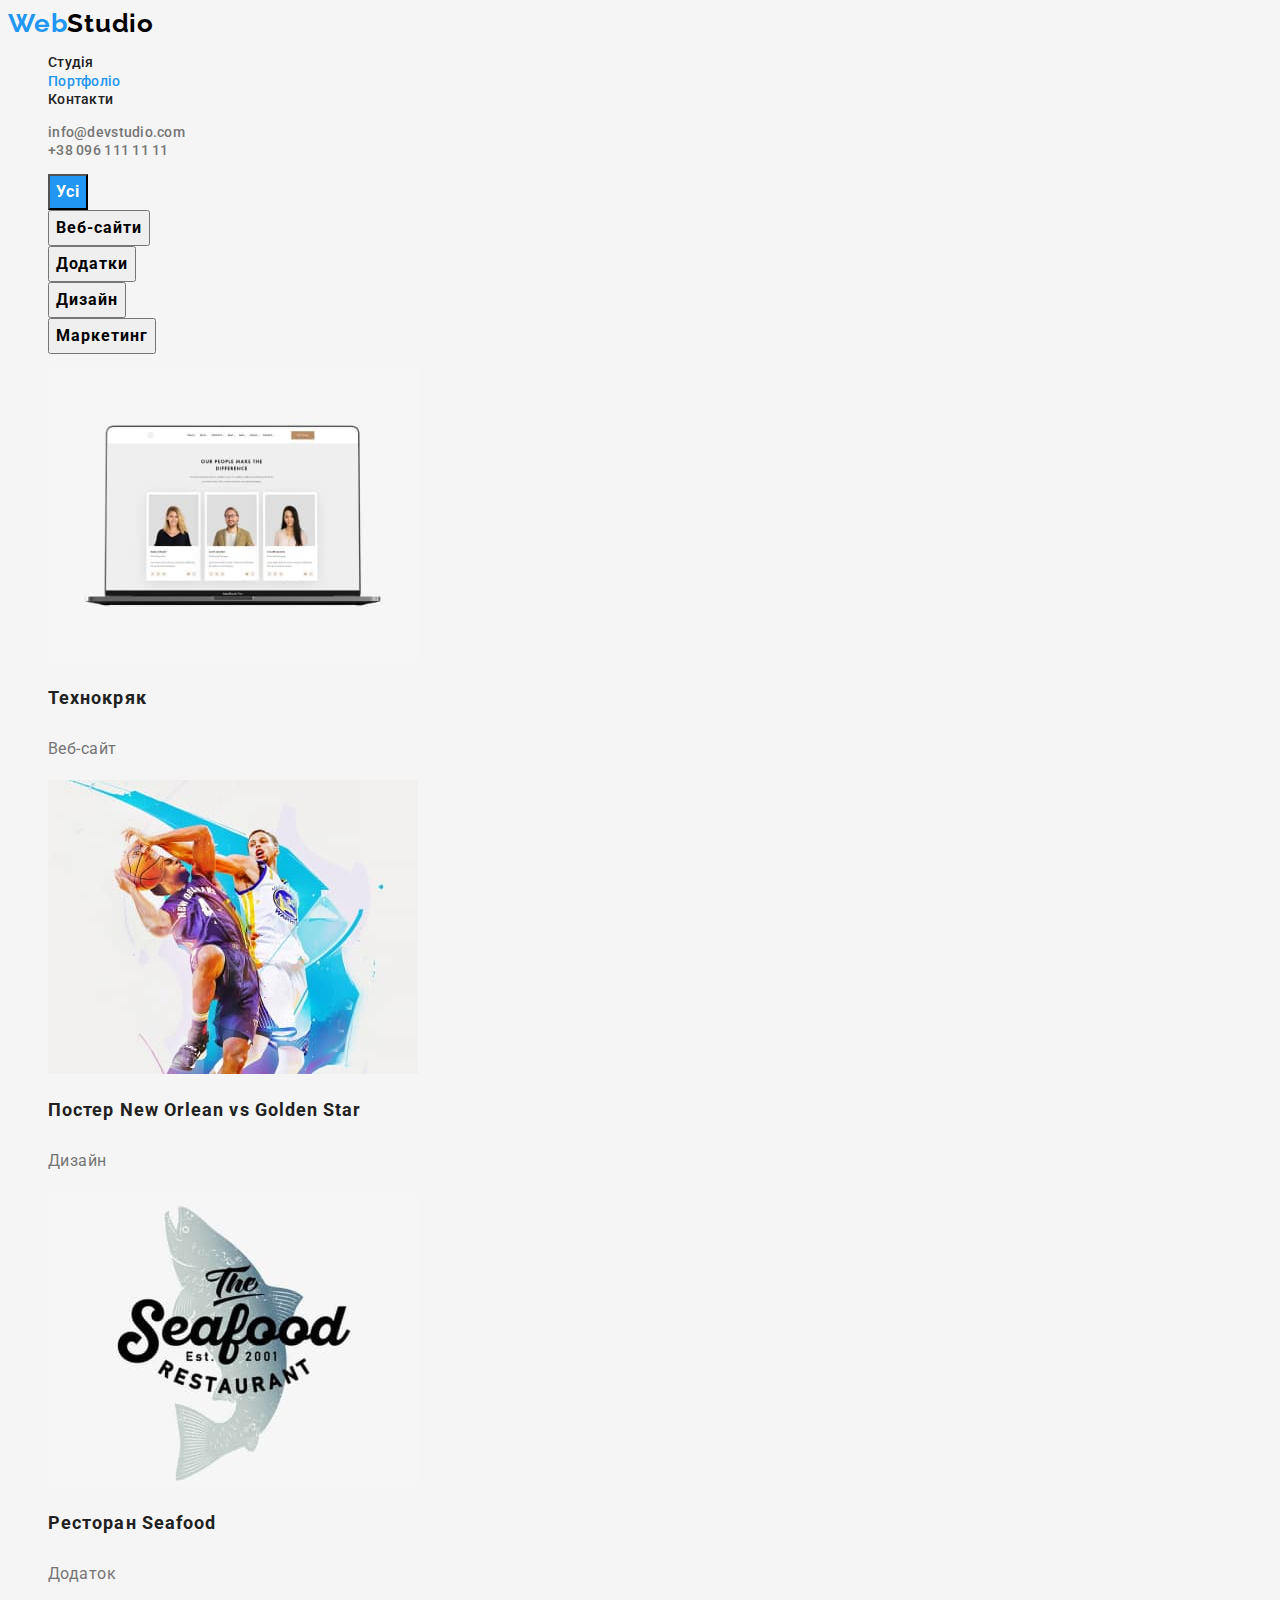
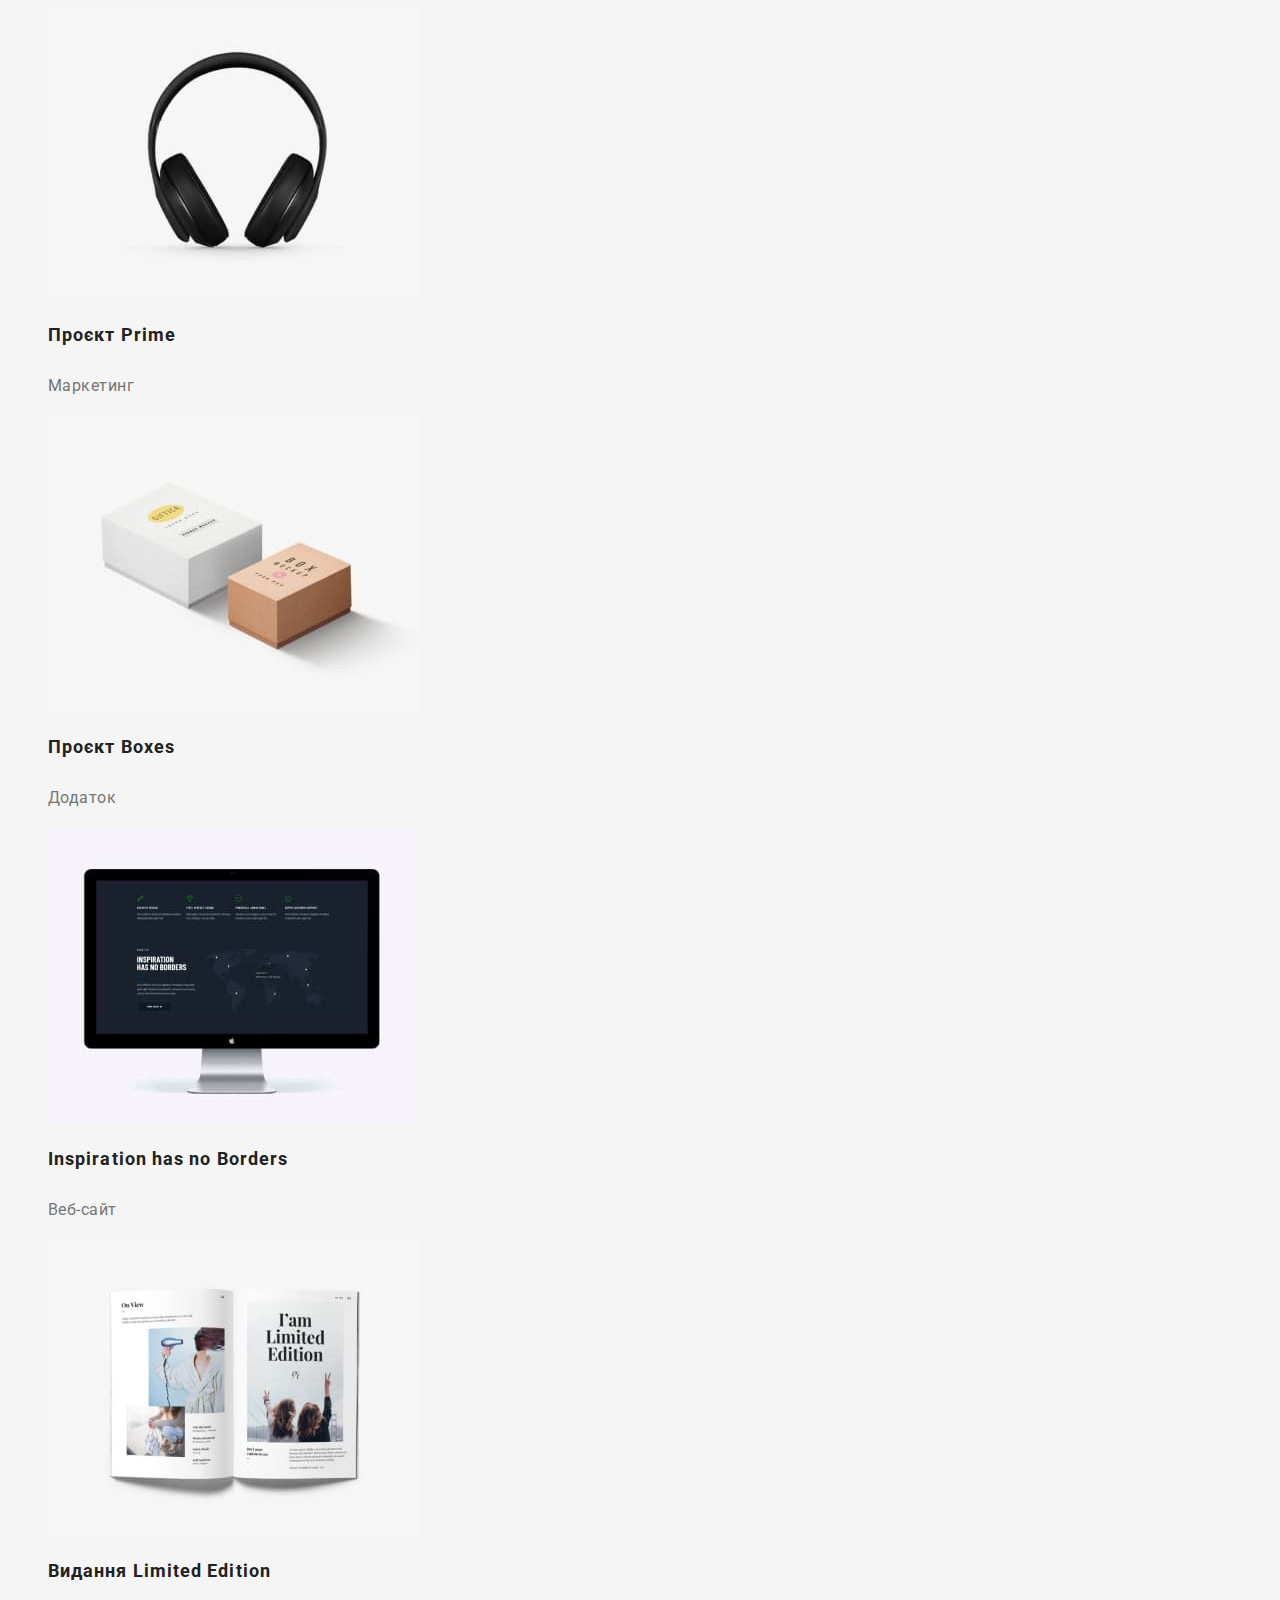
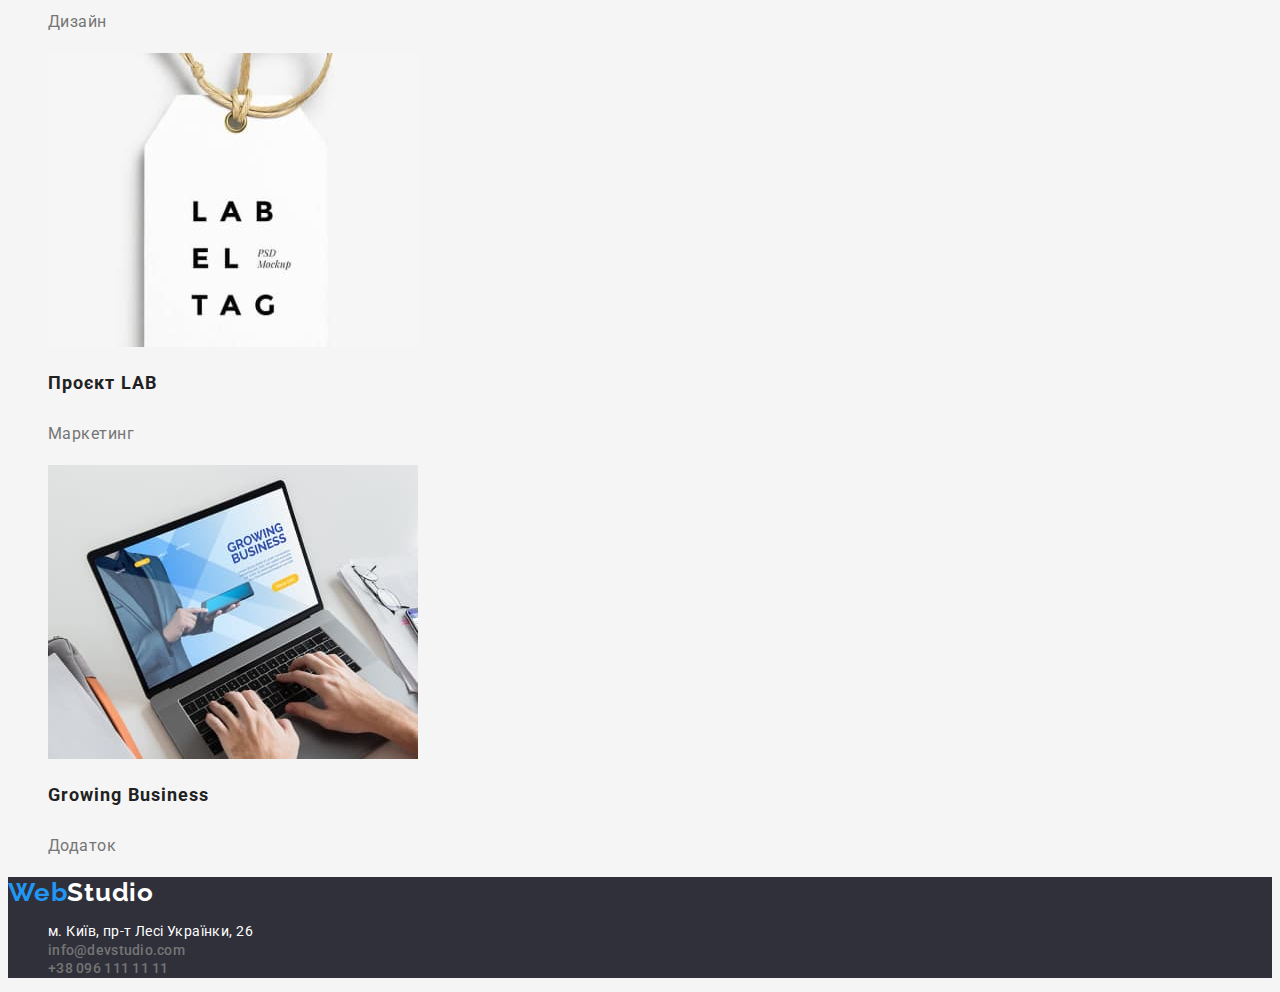
==== portfolio.html @ 8c22cf64 "Initial commit" ====
<!DOCTYPE html>
<html lang="uk">

<head>
    <meta charset="UTF-8">
    <meta http-equiv="X-UA-Compatible" content="IE=edge">
    <meta name="viewport" content="width=device-width, initial-scale=1.0">
    <title>Portfolio</title>
    <link rel="preconnect" href="https://fonts.googleapis.com">
    <link rel="preconnect" href="https://fonts.gstatic.com" crossorigin>
    <link
        href="https://fonts.googleapis.com/css2?family=Raleway:wght@700&family=Roboto:wght@400;500;700;900&display=swap"
        rel="stylesheet">
    <link rel="stylesheet" href="./css/styles.css">
</head>

<body>
    <header class="page-header">
        <nav class="page-nav">
            <a href="./index.html" class="logo-header link">Web<span class="logo-header-studio">Studio</span></a>
            <ul class="menu list">
                <li class="menu-item">
                    <a href="./index.html" class="menu-link link">Студія</a>
                </li>
                <li class="menu-item">
                    <a href="./portfolio.html" class="menu-link link current">Портфоліо</a>
                </li>
                <li class="menu-item">
                    <a href="#" class="menu-link link">Контакти</a>
                </li>
            </ul>
        </nav>
        <ul class="list">
            <li>
                <a href="mailto:info@devstudio.com" class="mail link">info@devstudio.com</a>
            </li>
            <li><a href="tel:+380961111111" class="phone link">+38 096 111 11 11</a></li>
        </ul>
    </header>
    <main>
        <!--Main Section-->
        <section>
            <!--This Header will be hidden-->
            <h1 class="visually-hidden">Портфоліо проектів</h1>
            <ul class="list">
                <li><button class="open-btn current" type="button">Усі</button></li>
                <li><button class="open-btn" type="button">Веб-сайти</button></li>
                <li><button class="open-btn" type="button">Додатки</button></li>
                <li><button class="open-btn" type="button">Дизайн</button></li>
                <li><button class="open-btn" type="button">Маркетинг</button></li>
            </ul>
            <ul class="list">
                <li>
                    <a href="#" class="list-portfolio">
                        <img src="./images/portfolio/project1.jpg" alt="Фото і дані трьох девелоперів" width="370">
                        <h3 class="portfolio-header">Технокряк</h3>
                        <p class="potfolio-href">Веб-сайт</p>
                    </a>
                </li>
                <li><a href="#" class="list-portfolio">
                        <img src="./images/portfolio/project2.jpg" alt="Два баскетболісти" width="370">
                        <h3 class="portfolio-header">Постер New Orlean vs Golden Star</h3>
                        <p class="potfolio-href">Дизайн</p>
                    </a>
                </li>
                <li><a href="#" class="list-portfolio">
                        <img src="./images/portfolio/project3.jpg" alt="Логотип ресторану" width="370">
                        <h3 class="portfolio-header">Ресторан Seafood</h3>
                        <p class="potfolio-href">Додаток</p>
                    </a>
                </li>
                <li><a href="#" class="list-portfolio">
                        <img src="./images/portfolio/project4.jpg" alt="Зображення навушників" width="370">
                        <h3 class="portfolio-header">Проєкт Prime</h3>
                        <p class="potfolio-href">Маркетинг</p>
                    </a>
                </li>
                <li><a href="#" class="list-portfolio">
                        <img src="./images/portfolio/project5.jpg" alt="Зображення коробок" width="370">
                        <h3 class="portfolio-header">Проєкт Boxes</h3>
                        <p class="potfolio-href">Додаток</p>
                    </a>
                </li>
                <li><a href="#" class="list-portfolio">
                        <img src="./images/portfolio/project6.jpg" alt="Зображення монітору" width="370">
                        <h3 class="portfolio-header">Inspiration has no Borders</h3>
                        <p class="potfolio-href">Веб-сайт</p>
                    </a>
                </li>
                <li><a href="#" class="list-portfolio">
                        <img src="./images/portfolio/project7.jpg" alt="Розкрита книга" width="370">
                        <h3 class="portfolio-header">Видання Limited Edition</h3>
                        <p class="potfolio-href">Дизайн</p>
                    </a>
                </li>
                <li><a href="#" class="list-portfolio">
                        <img src="./images/portfolio/project8.jpg" alt="Логотип проекту LAB" width="370">
                        <h3 class="portfolio-header">Проєкт LAB</h3>
                        <p class="potfolio-href">Маркетинг</p>
                    </a>
                </li>
                <li><a href="#" class="list-portfolio">
                        <img src="./images/portfolio/project9.jpg" alt="Людина працює на ноутбуці" width="370">
                        <h3 class="portfolio-header">Growing Business</h3>
                        <p class="potfolio-href">Додаток</p>
                    </a>
                </li>
            </ul>
        </section>
    </main>
    <footer class="footer">
        <a href="./index.html" class="logo-footer link">Web<span class="logo-footer-studio">Studio</span></a>
        <address class="address">
            <ul class="list">
                <li><a class="address-link link" href="https://goo.gl/maps/CPtrU1FHBa2aNyZL9 " target="_blank"
                        rel="noopener noreferrer nofollow">м. Київ, пр-т Лесі
                        Українки, 26</a>
                <li><a href="mailto:info@devstudio.com" class="mail link">info@devstudio.com</a></li>
                <li><a href="tel:+380961111111" class="phone link">+38 096 111 11 11</a></li>
            </ul>
        </address>
    </footer>
</body>

</html>
---- css/styles.css ----
:root {
  --primary-font: "Roboto", sans-serif;
  --secondary-font: "Raleway", sans-serif;
  --primary-text-color-theme-light: #212121;
  --secodary-text-color-theme-light: #757575;
  --primary-text-color-theme-dark: #ffffff;
  --bacground-text-color-theme-dark: #2f303a;
  --accent-color: #2196f3;
  --background-color: #f5f5f5;
}

/* Text underlining remuving*/
.link,
.list-portfolio {
  text-decoration: none;
}

.list {
  list-style: none;
}

/* Opened tab effect*/
.page-nav .link.current {
  color: var(--accent-color);
}

/* Opened tab effect for buttons*/
.open-btn.current {
  color: #ffffff;
  background-color: #2196f3;
}

/* Removing line spacing from images for index.html */
img {
  display: block;
}

button {
  font-family: inherit;
  cursor: pointer;
}

address {
  font-style: normal;
}

body {
  background-color: var(--background-color);
  color: var(--secodary-text-color-theme-light);
  font-family: var(--primary-font);
  font-size: 14px;
  line-height: 1.33;
  letter-spacing: 0.02em;
}

/* Logo blu part */
.logo-header {
  font-family: "Raleway", sans-serif;
  font-weight: 700;
  font-size: 26px;
  line-height: 1.19;
  /* identical to box height */
  letter-spacing: 0.03em;
  color: var(--accent-color);
}

/* Logo black part */
.logo-header-studio {
  font-family: "Raleway";
  font-weight: 700;
  font-size: 26px;
  line-height: 1.19;
  /* identical to box height */
  letter-spacing: 0.03em;
  color: #000000;
}

/* Header hidding */
.visually-hidden {
  position: absolute;
  white-space: nowrap;
  width: 1px;
  height: 1px;
  overflow: hidden;
  border: 0;
  padding: 0;
  clip: rect(0 0 0 0);
  clip-path: inset(50%);
  margin: -1px;
}

.menu-link {
  font-weight: 500;
  color: #212121;
}

.menu-link:hover,
.menu-link:focus {
  color: var(--accent-color);
}

.mail {
  font-weight: 500;
  font-size: 14px;
  color: #757575;
}

.mail:hover,
.mail:focus {
  color: var(--accent-color);
}

.phone {
  font-weight: 500;
  font-size: 14px;
  color: #757575;
}

.phone:hover,
.phone:focus {
  color: var(--accent-color);
}

.hero {
  background-color: var(--bacground-text-color-theme-dark);
}

.main-header {
  width: 696px;
  font-weight: 900;
  font-size: 44px;
  line-height: 1.36;
  text-align: center;
  letter-spacing: 0.06em;
  text-transform: uppercase;
  color: var(--primary-text-color-theme-dark);
}

/* Buttons css */
.open-btn {
  font-weight: 700;
  font-size: 16px;
  line-height: 1.88;
  display: flex;
  align-items: center;
  text-align: center;
  letter-spacing: 0.06em;
}

.open-btn:hover,
.open-btn:focus {
  color: var(--primary-text-color-theme-dark);
  background-color: var(--accent-color);
}

/* Section two markup */
.section-two-header {
  font-size: 14px;
  line-height: 1.14;
  letter-spacing: 0.03em;
  text-transform: uppercase;
  color: var(--primary-text-color-theme-light);
}

.section-two-text {
  line-height: 1.71;
  letter-spacing: 0.03em;
}

/* Section three four markup */
.section-title {
  font-size: 36px;
  line-height: 1.17;
  text-align: center;
  letter-spacing: 0.03em;
  color: var(--primary-text-color-theme-light);
}

.section-four-manager {
  font-weight: 500;
  font-size: 16px;
  line-height: 1.19;
  text-align: center;
  letter-spacing: 0.03em;
  color: var(--primary-text-color-theme-light);
}

.section-four-position {
  font-size: 16px;
  line-height: 1.19;
  text-align: center;
  letter-spacing: 0.03em;
}

/* Footer markup*/
.footer {
  background-color: var(--bacground-text-color-theme-dark);
}

.address-link {
  font-size: 14px;
  line-height: 1.71px;
  letter-spacing: 0.03em;
  color: var(--primary-text-color-theme-dark);
}

/* Logo footer blu*/
.logo-footer {
  font-family: "Raleway", sans-serif;
  font-weight: 700;
  font-size: 26px;
  line-height: 1.2;
  letter-spacing: 0.03em;
  color: var(--accent-color);
}

/* Logo footer white */
.logo-footer-studio {
  font-family: "Raleway", sans-serif;
  font-weight: 700;
  font-size: 26px;
  line-height: 1.19;
  letter-spacing: 0.03em;
  color: var(--primary-text-color-theme-dark);
}

/* Portfolio tab css */

.list-portfolio {
  color: var(--secodary-text-color-theme-light);
}

.portfolio-header {
  font-size: 18px;
  line-height: 2;
  letter-spacing: 0.06em;
  color: var(--primary-text-color-theme-light);
}
.potfolio-href {
  font-weight: 400;
  font-size: 16px;
  line-height: 1.88;
  letter-spacing: 0.03em;
}
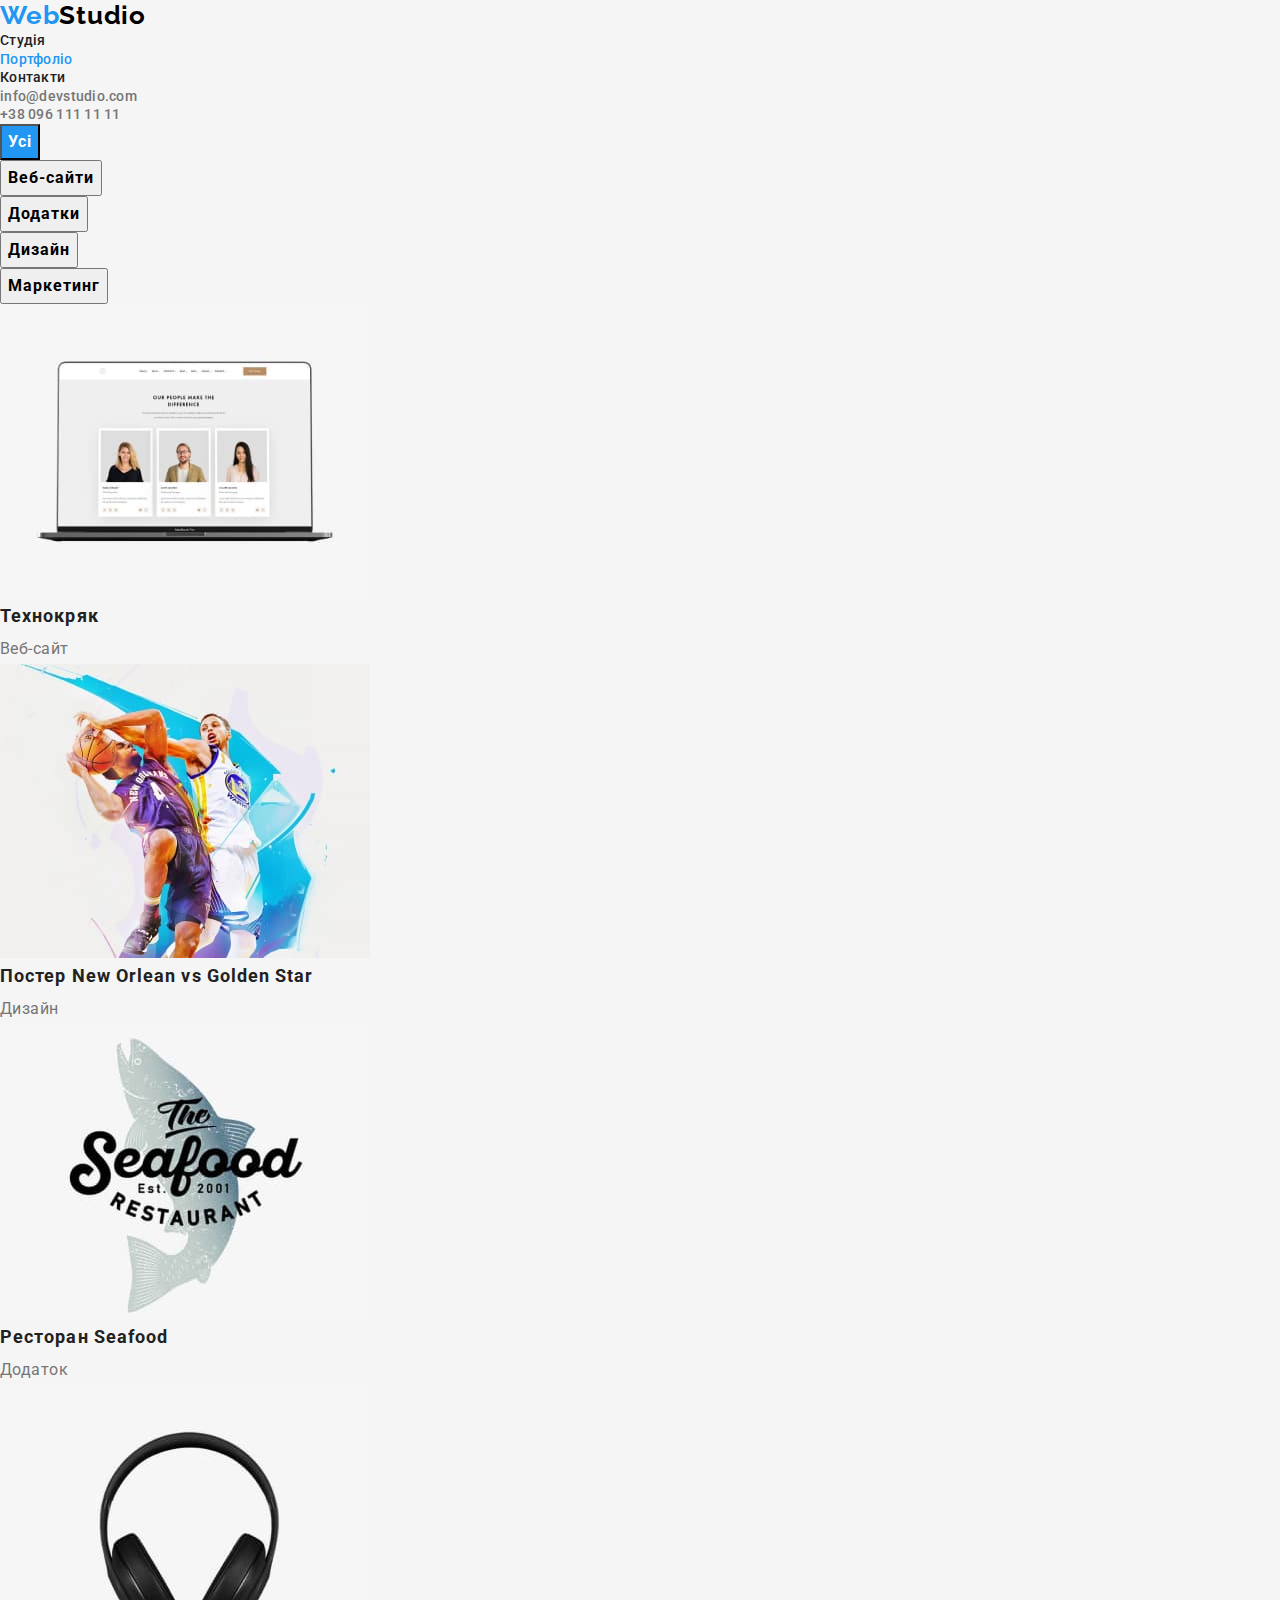
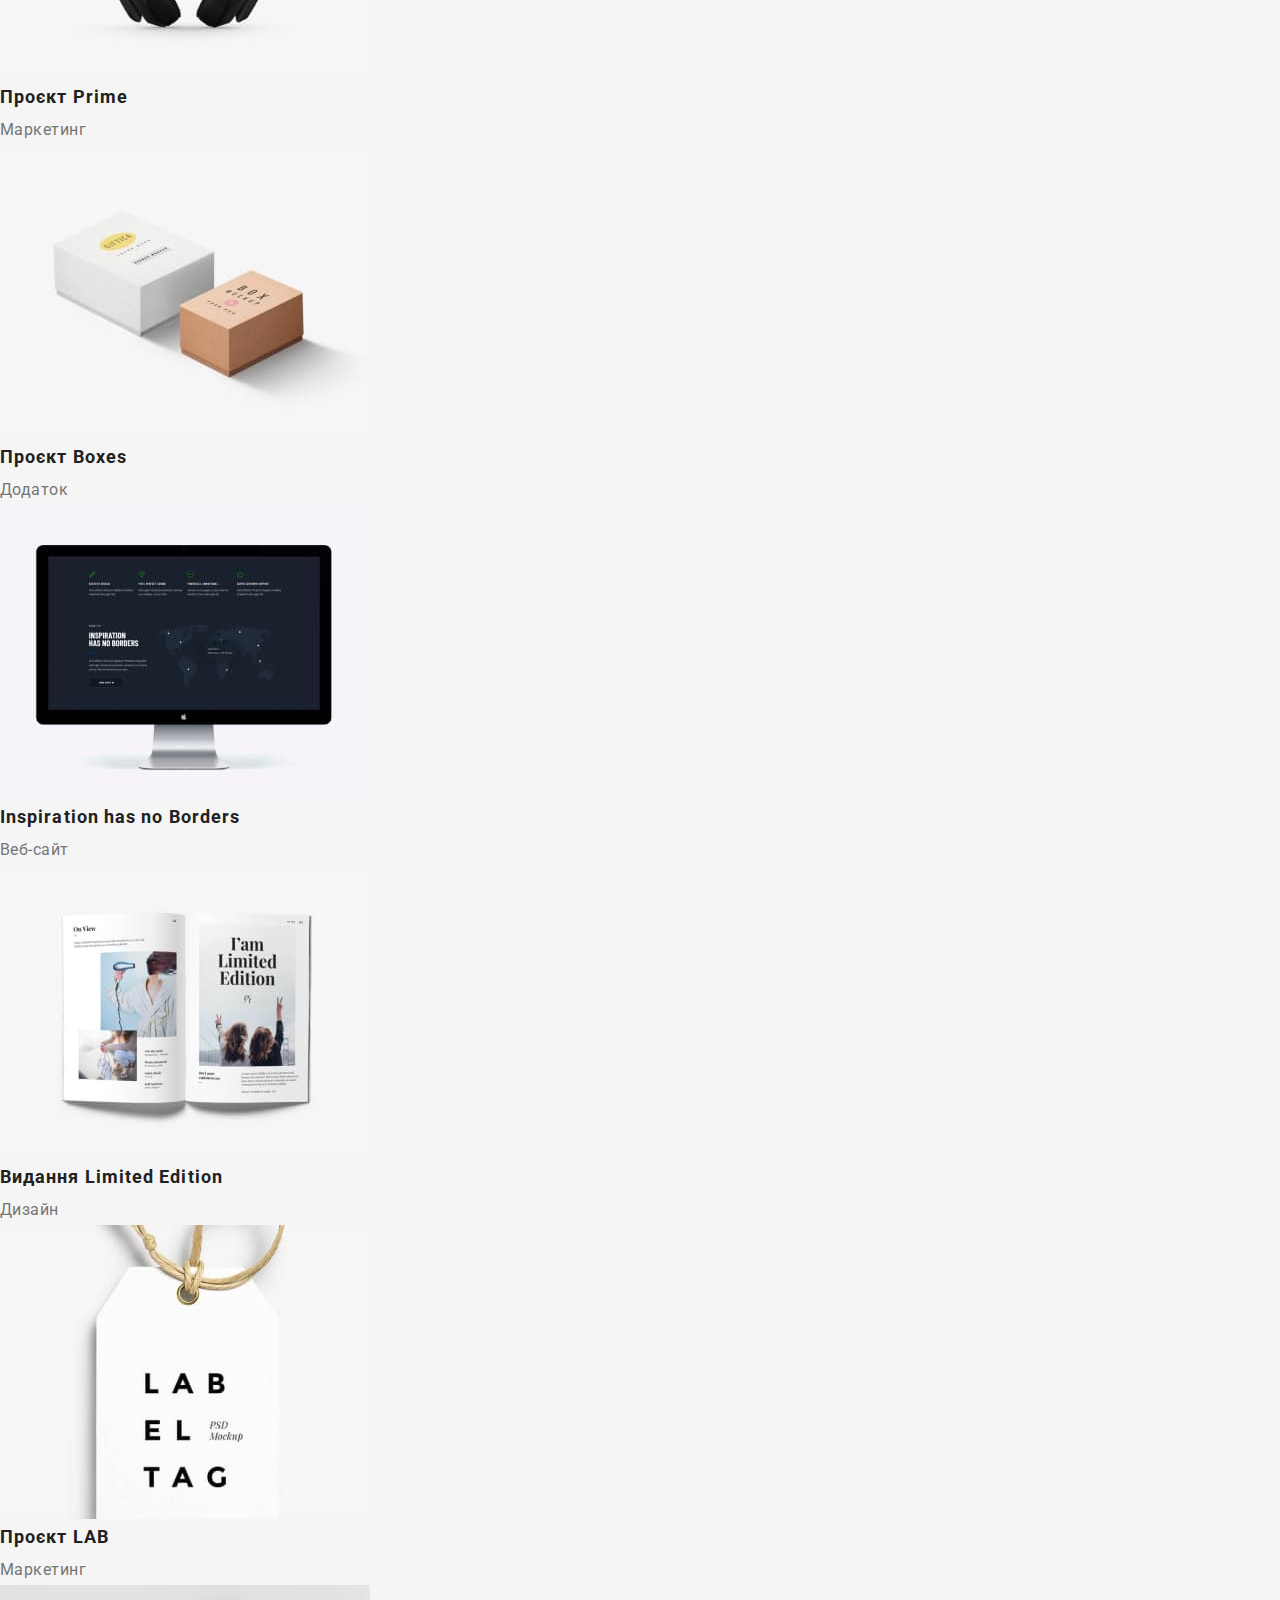
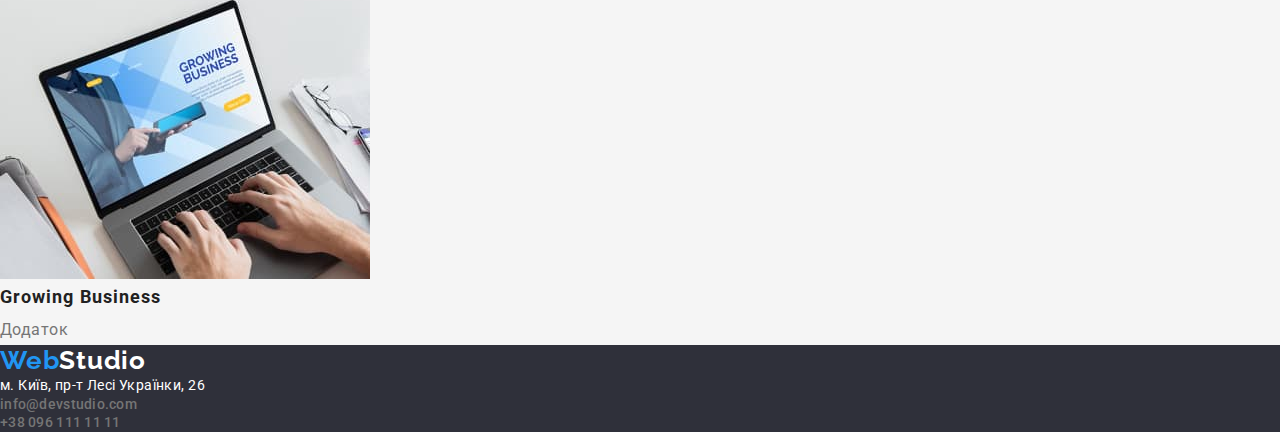
==== commit e5381219: "Resetting default styles" ====
--- a/portfolio.html
+++ b/portfolio.html
@@ -6,6 +6,7 @@
     <meta http-equiv="X-UA-Compatible" content="IE=edge">
     <meta name="viewport" content="width=device-width, initial-scale=1.0">
     <title>Portfolio</title>
+    <link rel="stylesheet" href="https://cdn.jsdelivr.net/npm/modern-normalize@1.1.0/modern-normalize.min.css">
     <link rel="preconnect" href="https://fonts.googleapis.com">
     <link rel="preconnect" href="https://fonts.gstatic.com" crossorigin>
     <link
--- a/css/styles.css
+++ b/css/styles.css
@@ -9,6 +9,23 @@
   --background-color: #f5f5f5;
 }
 
+/* ===Resetting default styles=== */
+
+h1,
+h2,
+h3,
+p {
+  margin-top: 0;
+  margin-bottom: 0;
+}
+
+ul,
+ol {
+  margin-top: 0;
+  margin-bottom: 0;
+  padding-left: 0;
+}
+
 /* Text underlining remuving*/
 .link,
 .list-portfolio {
@@ -31,18 +48,23 @@
 }
 
 /* Removing line spacing from images for index.html */
+
 img {
   display: block;
+  max-width: 100%;
+  height: auto;
 }
 
 button {
-  font-family: inherit;
+  /* font-family: inherit; */
   cursor: pointer;
 }
 
 address {
   font-style: normal;
 }
+
+/* ===Projects styles=== */
 
 body {
   background-color: var(--background-color);
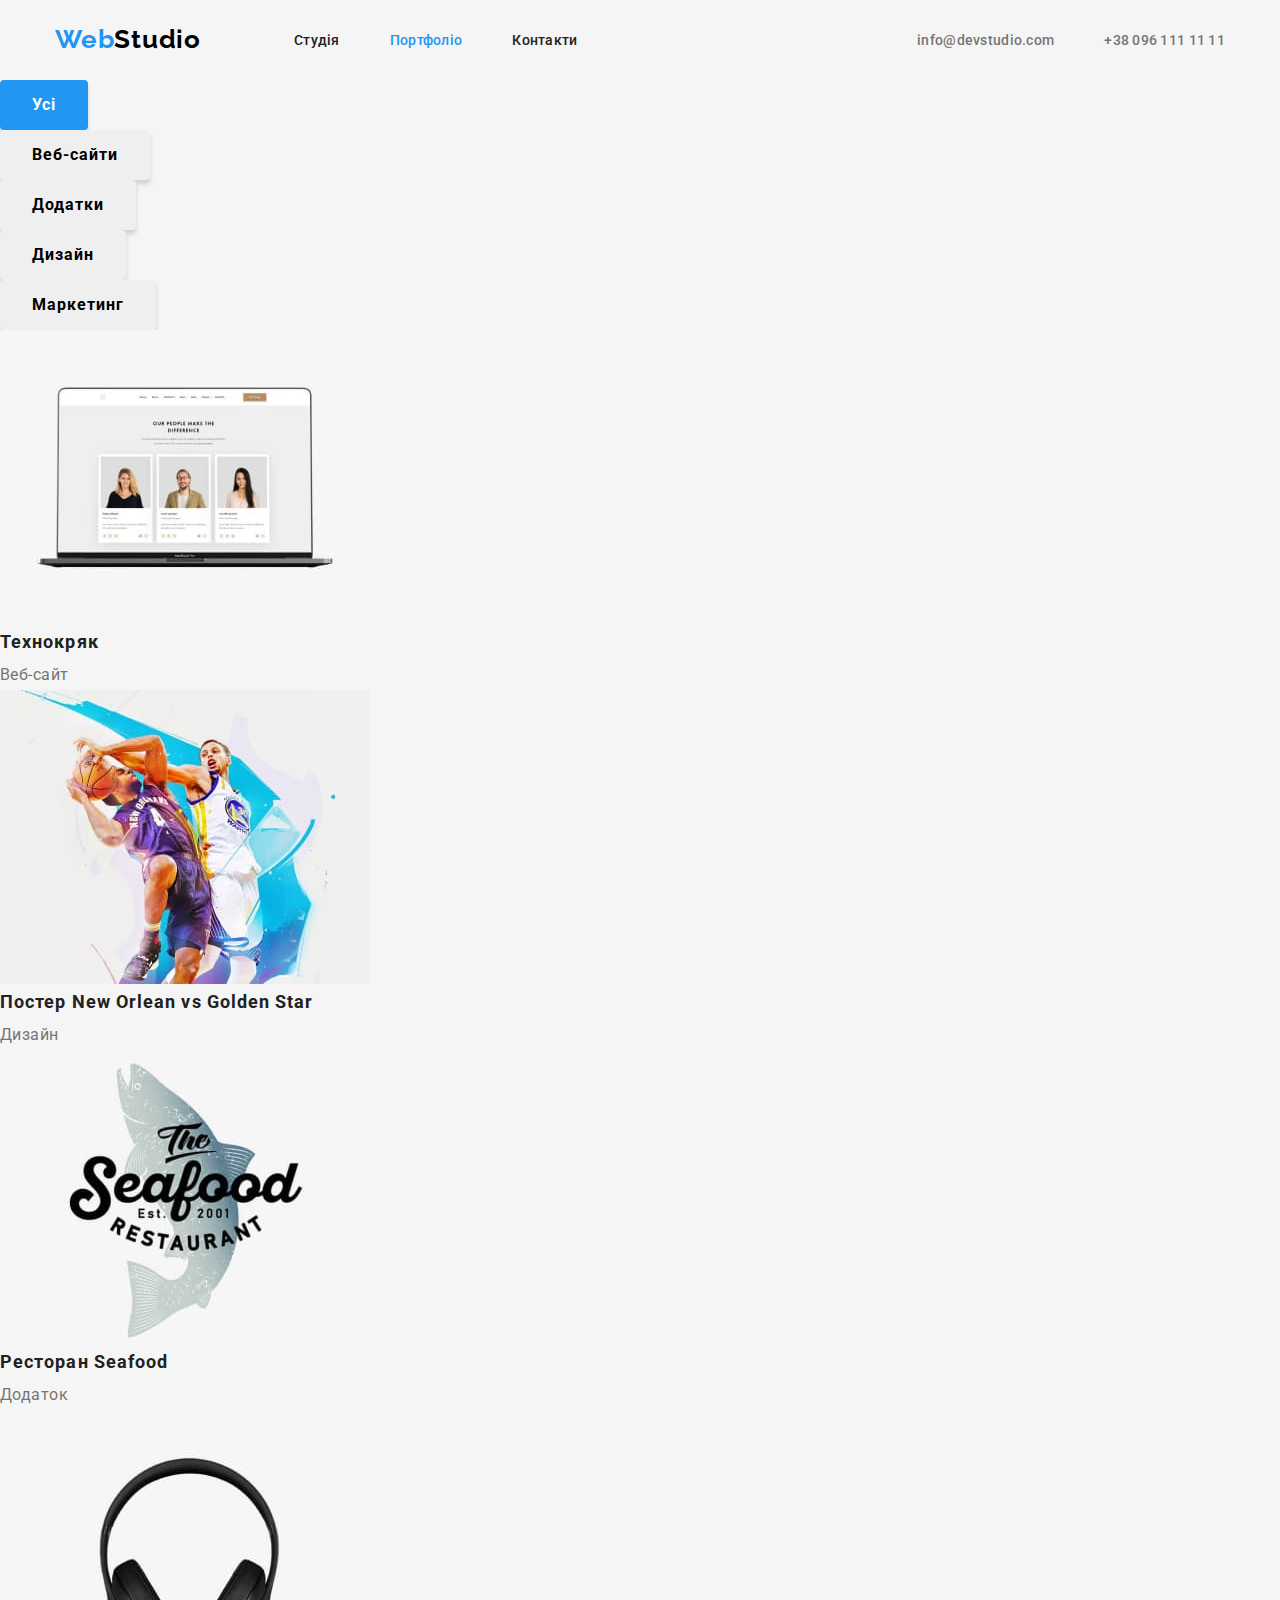
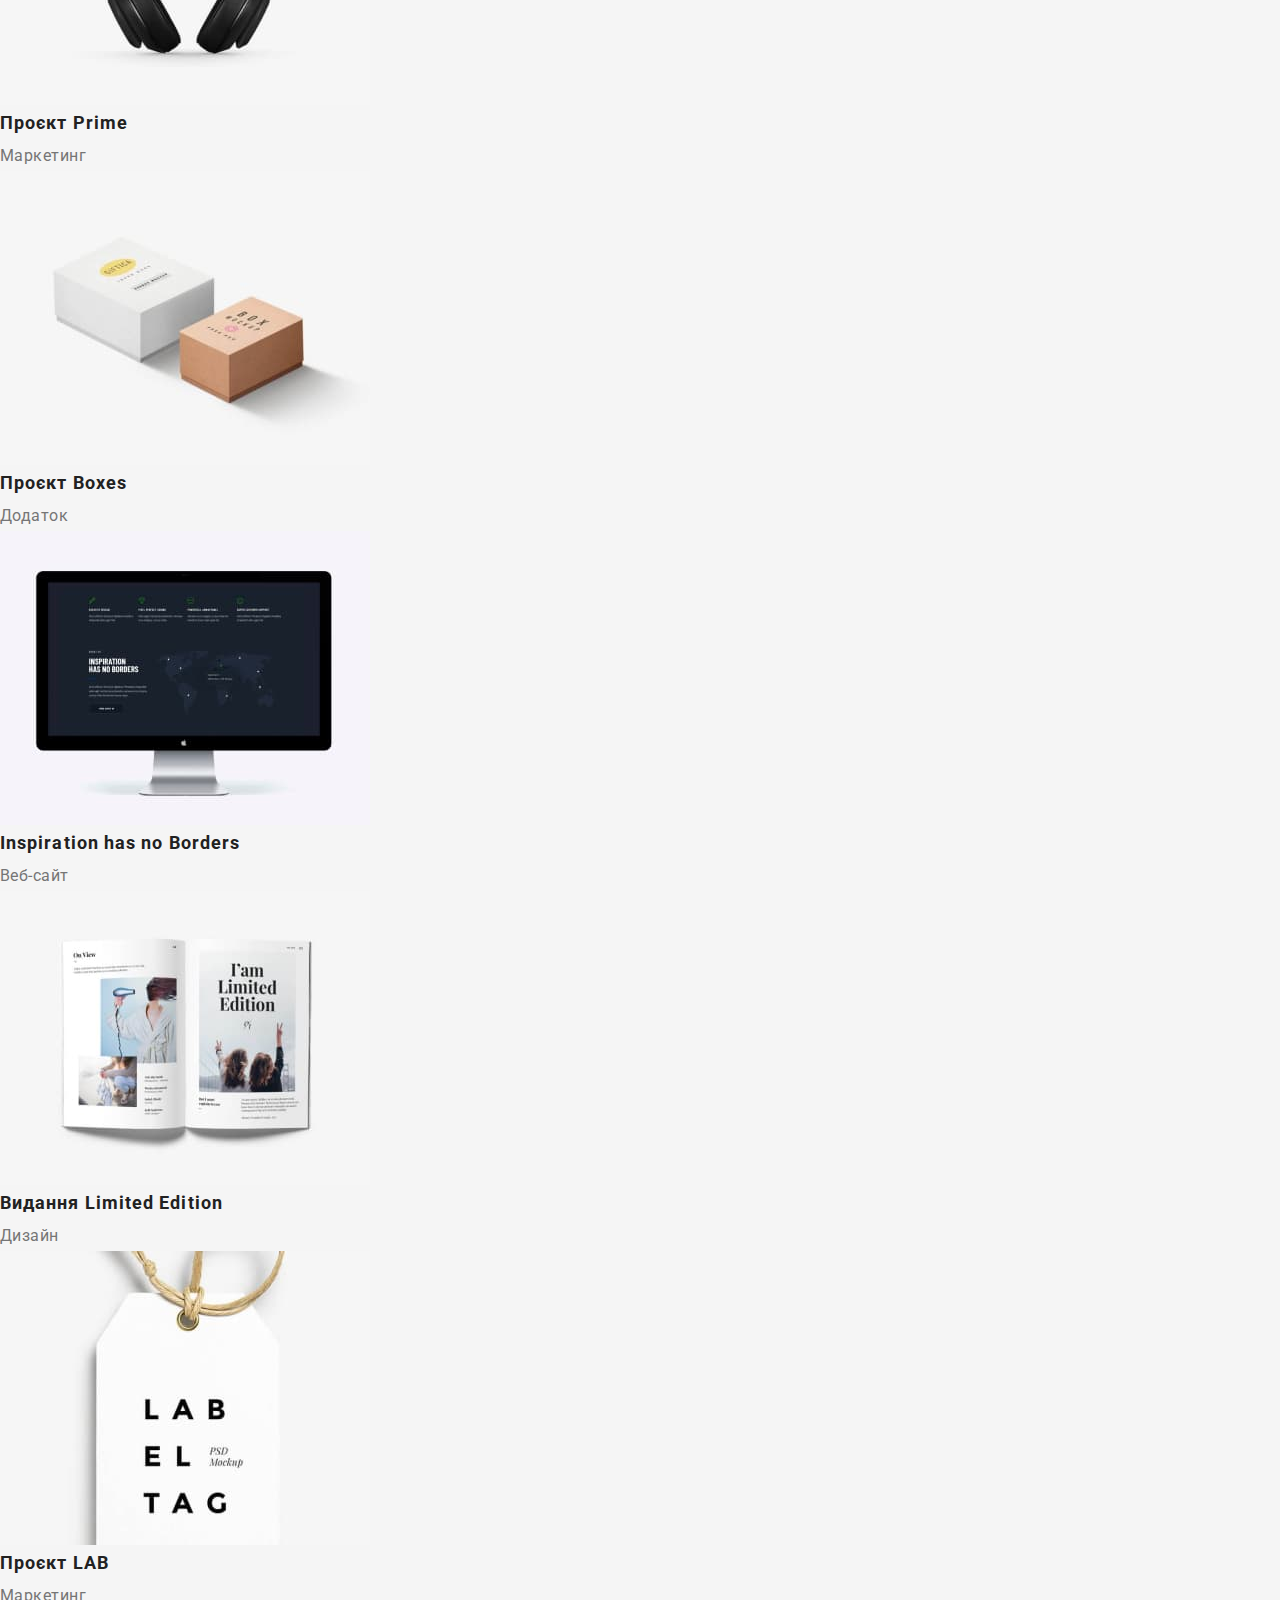
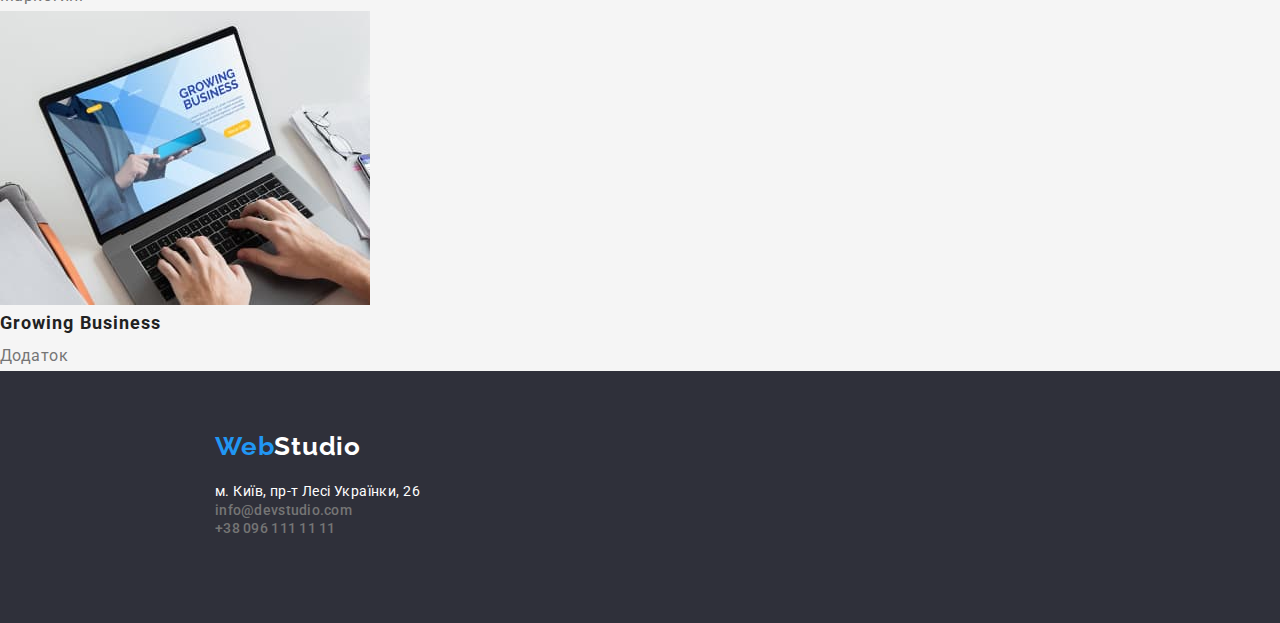
==== commit 2dcc93d3: "V. 08/21/2022" ====
--- a/portfolio.html
+++ b/portfolio.html
@@ -17,26 +17,28 @@
 
 <body>
     <header class="page-header">
-        <nav class="page-nav">
-            <a href="./index.html" class="logo-header link">Web<span class="logo-header-studio">Studio</span></a>
-            <ul class="menu list">
-                <li class="menu-item">
-                    <a href="./index.html" class="menu-link link">Студія</a>
+        <div class="container page-header-container">
+            <nav class="page-nav">
+                <a href="./index.html" class="logo-header link">Web<span class="logo-header-studio">Studio</span></a>
+                <ul class="menu list">
+                    <li class="menu-item">
+                        <a href="./index.html" class="menu-link link">Студія</a>
+                    </li>
+                    <li class="menu-item">
+                        <a href="./portfolio.html" class="menu-link link current">Портфоліо</a>
+                    </li>
+                    <li class="menu-item">
+                        <a href="#" class="menu-link link">Контакти</a>
+                    </li>
+                </ul>
+            </nav>
+            <ul class="list list-header">
+                <li>
+                    <a href="mailto:info@devstudio.com" class="mail link">info@devstudio.com</a>
                 </li>
-                <li class="menu-item">
-                    <a href="./portfolio.html" class="menu-link link current">Портфоліо</a>
-                </li>
-                <li class="menu-item">
-                    <a href="#" class="menu-link link">Контакти</a>
-                </li>
+                <li><a href="tel:+380961111111" class="phone link">+38 096 111 11 11</a></li>
             </ul>
-        </nav>
-        <ul class="list">
-            <li>
-                <a href="mailto:info@devstudio.com" class="mail link">info@devstudio.com</a>
-            </li>
-            <li><a href="tel:+380961111111" class="phone link">+38 096 111 11 11</a></li>
-        </ul>
+        </div>
     </header>
     <main>
         <!--Main Section-->
@@ -110,16 +112,20 @@
         </section>
     </main>
     <footer class="footer">
-        <a href="./index.html" class="logo-footer link">Web<span class="logo-footer-studio">Studio</span></a>
-        <address class="address">
-            <ul class="list">
-                <li><a class="address-link link" href="https://goo.gl/maps/CPtrU1FHBa2aNyZL9 " target="_blank"
-                        rel="noopener noreferrer nofollow">м. Київ, пр-т Лесі
-                        Українки, 26</a>
-                <li><a href="mailto:info@devstudio.com" class="mail link">info@devstudio.com</a></li>
-                <li><a href="tel:+380961111111" class="phone link">+38 096 111 11 11</a></li>
-            </ul>
-        </address>
+        <div class="container">
+            <a href="./index.html" class="logo-footer link">Web<span class="logo-footer-studio">Studio</span></a>
+            <address class="address-footer address">
+                <ul class="list">
+                    <li class="footer-li"><a class="address-link link" href="https://goo.gl/maps/CPtrU1FHBa2aNyZL9 "
+                            target="_blank" rel="noopener noreferrer nofollow">м. Київ, пр-т Лесі
+                            Українки, 26</a>
+                    <li class="footer-li"><a href="mailto:info@devstudio.com" class="mail link">info@devstudio.com</a>
+                    </li>
+                    <li class="footer-li"><a href="tel:+380961111111" class="phone link">+38 096 111 11 11</a></li>
+                </ul>
+            </address>
+        </div>
+
     </footer>
 </body>
 
--- a/css/styles.css
+++ b/css/styles.css
@@ -17,10 +17,10 @@
 p {
   margin-top: 0;
   margin-bottom: 0;
-}
-
-ul,
-ol {
+  padding-left: 0;
+}
+
+ul {
   margin-top: 0;
   margin-bottom: 0;
   padding-left: 0;
@@ -42,7 +42,8 @@
 }
 
 /* Opened tab effect for buttons*/
-.open-btn.current {
+.open-btn.current,
+.hero-btn.current {
   color: #ffffff;
   background-color: #2196f3;
 }
@@ -56,15 +57,12 @@
 }
 
 button {
-  /* font-family: inherit; */
   cursor: pointer;
 }
 
 address {
   font-style: normal;
 }
-
-/* ===Projects styles=== */
 
 body {
   background-color: var(--background-color);
@@ -75,15 +73,45 @@
   letter-spacing: 0.02em;
 }
 
+.container {
+  width: 1200px;
+  margin: 0 auto;
+  padding-left: 15px;
+  padding-right: 15px;
+}
+/* ===== Projects text&color styles ===== */
+
+/* === Header ===*/
+
+.page-header-container {
+  display: flex;
+  align-items: center;
+}
+.page-nav {
+  display: flex;
+  align-items: center;
+}
+.menu {
+  display: flex;
+  column-gap: 50px;
+  align-items: center;
+}
+.list-header {
+  display: flex;
+  column-gap: 50px;
+  margin-left: auto;
+}
 /* Logo blu part */
 .logo-header {
   font-family: "Raleway", sans-serif;
   font-weight: 700;
   font-size: 26px;
   line-height: 1.19;
-  /* identical to box height */
-  letter-spacing: 0.03em;
-  color: var(--accent-color);
+  letter-spacing: 0.03em;
+  color: var(--accent-color);
+  margin-right: 93px;
+  padding-top: 24px;
+  padding-bottom: 25px;
 }
 
 /* Logo black part */
@@ -92,7 +120,6 @@
   font-weight: 700;
   font-size: 26px;
   line-height: 1.19;
-  /* identical to box height */
   letter-spacing: 0.03em;
   color: #000000;
 }
@@ -143,7 +170,22 @@
   color: var(--accent-color);
 }
 
+/* === Hero === */
+
 .hero {
+  height: 600px;
+  width: 1600px;
+  padding-top: 200px;
+  padding-bottom: 200px;
+  margin-left: auto;
+  margin-right: auto;
+  margin-bottom: 94px;
+  padding-left: 15px;
+  padding-right: 15px;
+  display: flex;
+  text-align: center;
+  flex-direction: column;
+  align-items: center;
   background-color: var(--bacground-text-color-theme-dark);
 }
 
@@ -156,17 +198,32 @@
   letter-spacing: 0.06em;
   text-transform: uppercase;
   color: var(--primary-text-color-theme-dark);
-}
-
-/* Buttons css */
-.open-btn {
+  margin-left: auto;
+  margin-right: auto;
+  margin-bottom: 30px;
+}
+
+/* Buttons */
+.hero-btn {
   font-weight: 700;
   font-size: 16px;
   line-height: 1.88;
-  display: flex;
   align-items: center;
   text-align: center;
   letter-spacing: 0.06em;
+  box-shadow: 0px 4px 4px rgba(0, 0, 0, 0.15);
+  border-radius: 4px;
+  border: none;
+  padding: 10px 32px;
+  min-width: 216px;
+  min-height: 50px;
+  margin-bottom: 200px;
+}
+
+.hero-btn:hover,
+.hero-btn:focus {
+  color: var(--primary-text-color-theme-dark);
+  background-color: var(--accent-color);
 }
 
 .open-btn:hover,
@@ -175,10 +232,36 @@
   background-color: var(--accent-color);
 }
 
+.open-btn {
+  font-weight: 700;
+  font-size: 16px;
+  line-height: 1.88;
+  align-items: center;
+  text-align: center;
+  letter-spacing: 0.06em;
+  box-shadow: 0px 4px 4px rgba(0, 0, 0, 0.15);
+  border-radius: 4px;
+  border: none;
+  padding: 10px 32px;
+}
+
+/* === Benefits section #2 ===*/
 /* Section two markup */
+.benefits {
+  margin-bottom: 94px;
+}
+.benefits-list {
+  display: flex;
+  margin-bottom: 94px;
+}
+
+.benefits-list-item:not(:last-child) {
+  margin-right: 30px;
+}
 .section-two-header {
   font-size: 14px;
   line-height: 1.14;
+  margin-bottom: 10px;
   letter-spacing: 0.03em;
   text-transform: uppercase;
   color: var(--primary-text-color-theme-light);
@@ -189,7 +272,7 @@
   letter-spacing: 0.03em;
 }
 
-/* Section three four markup */
+/* === Picture Section #3 ===*/
 .section-title {
   font-size: 36px;
   line-height: 1.17;
@@ -197,7 +280,18 @@
   letter-spacing: 0.03em;
   color: var(--primary-text-color-theme-light);
 }
-
+.picture-list {
+  display: flex;
+  align-items: center;
+  gap: 30px;
+  margin-top: 50px;
+  margin-bottom: 94px;
+}
+/* === Team Section #4 === */
+
+.cards-list {
+  display: flex;
+}
 .section-four-manager {
   font-weight: 500;
   font-size: 16px;
@@ -216,9 +310,19 @@
 
 /* Footer markup*/
 .footer {
+  height: 252px;
+  width: 1600px;
+  margin-left: auto;
+  margin-right: auto;
+  padding-left: 15px;
+  padding-right: 15px;
+  padding-top: 60px;
+  padding-bottom: 60px;
   background-color: var(--bacground-text-color-theme-dark);
 }
-
+.address-footer {
+  margin-top: 20px;
+}
 .address-link {
   font-size: 14px;
   line-height: 1.71px;
@@ -245,7 +349,9 @@
   letter-spacing: 0.03em;
   color: var(--primary-text-color-theme-dark);
 }
-
+.footer-li:not(:last-child) {
+  margin-right: 9px;
+}
 /* Portfolio tab css */
 
 .list-portfolio {
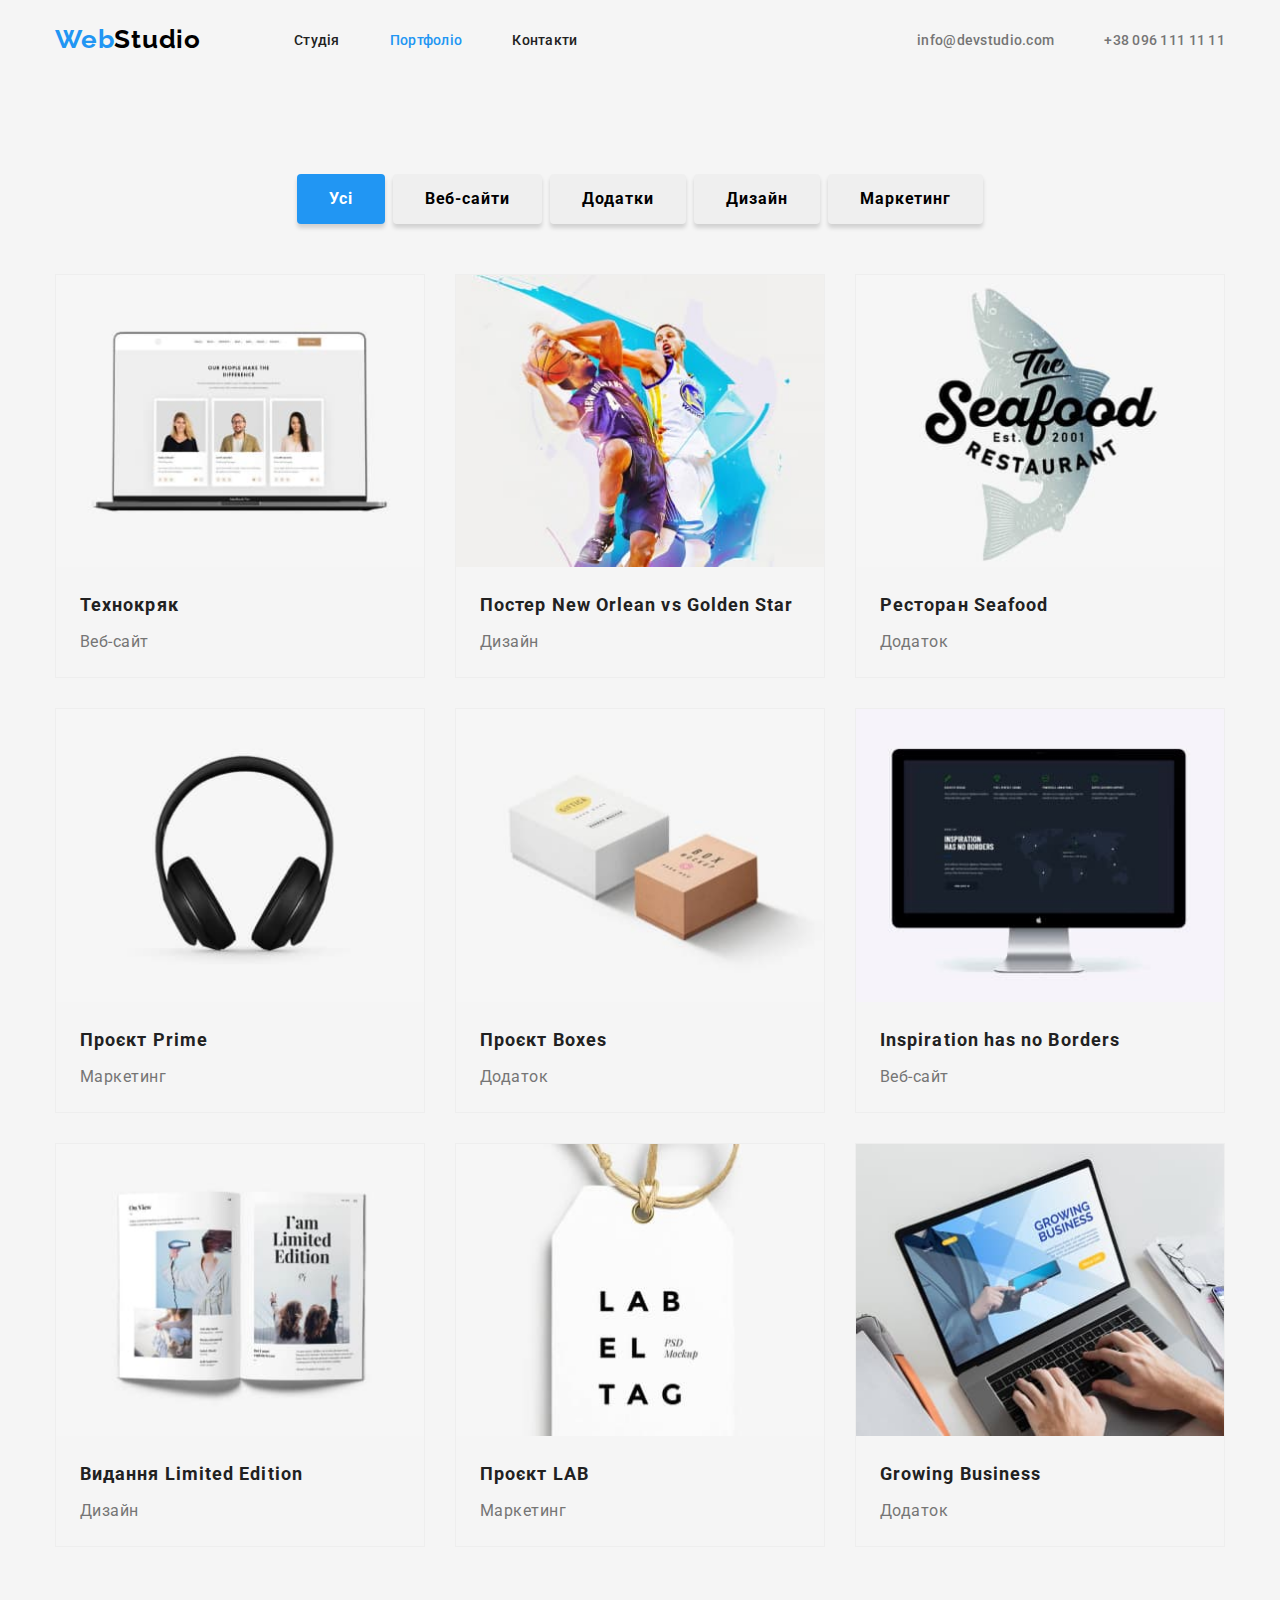
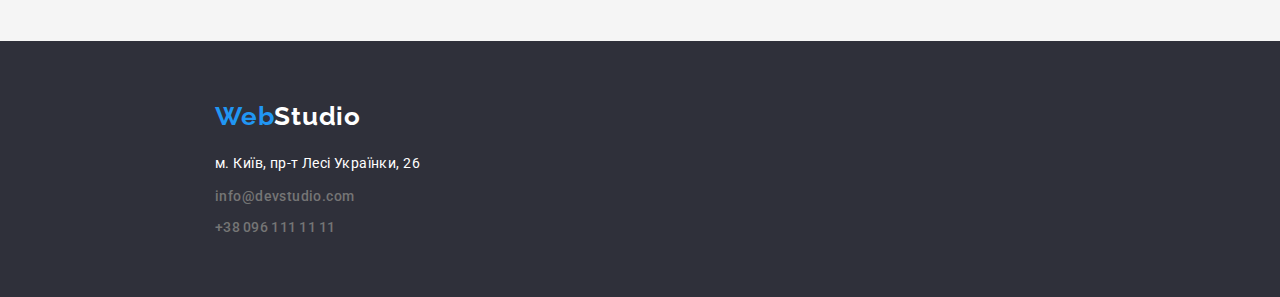
==== commit 03186493: "The Home Work #3 v.08/22/2022" ====
--- a/portfolio.html
+++ b/portfolio.html
@@ -42,73 +42,101 @@
     </header>
     <main>
         <!--Main Section-->
-        <section>
+        <section class="team-activities">
             <!--This Header will be hidden-->
-            <h1 class="visually-hidden">Портфоліо проектів</h1>
-            <ul class="list">
-                <li><button class="open-btn current" type="button">Усі</button></li>
-                <li><button class="open-btn" type="button">Веб-сайти</button></li>
-                <li><button class="open-btn" type="button">Додатки</button></li>
-                <li><button class="open-btn" type="button">Дизайн</button></li>
-                <li><button class="open-btn" type="button">Маркетинг</button></li>
-            </ul>
-            <ul class="list">
-                <li>
-                    <a href="#" class="list-portfolio">
-                        <img src="./images/portfolio/project1.jpg" alt="Фото і дані трьох девелоперів" width="370">
-                        <h3 class="portfolio-header">Технокряк</h3>
-                        <p class="potfolio-href">Веб-сайт</p>
-                    </a>
-                </li>
-                <li><a href="#" class="list-portfolio">
-                        <img src="./images/portfolio/project2.jpg" alt="Два баскетболісти" width="370">
-                        <h3 class="portfolio-header">Постер New Orlean vs Golden Star</h3>
-                        <p class="potfolio-href">Дизайн</p>
-                    </a>
-                </li>
-                <li><a href="#" class="list-portfolio">
-                        <img src="./images/portfolio/project3.jpg" alt="Логотип ресторану" width="370">
-                        <h3 class="portfolio-header">Ресторан Seafood</h3>
-                        <p class="potfolio-href">Додаток</p>
-                    </a>
-                </li>
-                <li><a href="#" class="list-portfolio">
-                        <img src="./images/portfolio/project4.jpg" alt="Зображення навушників" width="370">
-                        <h3 class="portfolio-header">Проєкт Prime</h3>
-                        <p class="potfolio-href">Маркетинг</p>
-                    </a>
-                </li>
-                <li><a href="#" class="list-portfolio">
-                        <img src="./images/portfolio/project5.jpg" alt="Зображення коробок" width="370">
-                        <h3 class="portfolio-header">Проєкт Boxes</h3>
-                        <p class="potfolio-href">Додаток</p>
-                    </a>
-                </li>
-                <li><a href="#" class="list-portfolio">
-                        <img src="./images/portfolio/project6.jpg" alt="Зображення монітору" width="370">
-                        <h3 class="portfolio-header">Inspiration has no Borders</h3>
-                        <p class="potfolio-href">Веб-сайт</p>
-                    </a>
-                </li>
-                <li><a href="#" class="list-portfolio">
-                        <img src="./images/portfolio/project7.jpg" alt="Розкрита книга" width="370">
-                        <h3 class="portfolio-header">Видання Limited Edition</h3>
-                        <p class="potfolio-href">Дизайн</p>
-                    </a>
-                </li>
-                <li><a href="#" class="list-portfolio">
-                        <img src="./images/portfolio/project8.jpg" alt="Логотип проекту LAB" width="370">
-                        <h3 class="portfolio-header">Проєкт LAB</h3>
-                        <p class="potfolio-href">Маркетинг</p>
-                    </a>
-                </li>
-                <li><a href="#" class="list-portfolio">
-                        <img src="./images/portfolio/project9.jpg" alt="Людина працює на ноутбуці" width="370">
-                        <h3 class="portfolio-header">Growing Business</h3>
-                        <p class="potfolio-href">Додаток</p>
-                    </a>
-                </li>
-            </ul>
+            <div class="container">
+                <h1 class="visually-hidden">Портфоліо проектів</h1>
+                <ul class="filters list">
+                    <li><button class="open-btn current" type="button">Усі</button></li>
+                    <li><button class="open-btn" type="button">Веб-сайти</button></li>
+                    <li><button class="open-btn" type="button">Додатки</button></li>
+                    <li><button class="open-btn" type="button">Дизайн</button></li>
+                    <li><button class="open-btn" type="button">Маркетинг</button></li>
+                </ul>
+                <ul class="cards-portfolio-list list">
+                    <li class="portfolio-item">
+                        <a href="#" class="list-portfolio">
+                            <img src="./images/portfolio/project1.jpg" alt="Фото і дані трьох девелоперів" width="370">
+                            <div class="portfolio-item-title">
+                                <h3 class="portfolio-header">Технокряк</h3>
+                                <p class="potfolio-href">Веб-сайт</p>
+                            </div>
+                        </a>
+                    </li>
+                    <li class="portfolio-item">
+                        <a href="#" class="list-portfolio">
+                            <img src="./images/portfolio/project2.jpg" alt="Два баскетболісти" width="370">
+                            <div class="portfolio-item-title">
+                                <h3 class="portfolio-header">Постер New Orlean vs Golden Star</h3>
+                                <p class="potfolio-href">Дизайн</p>
+                            </div>
+                        </a>
+                    </li>
+                    <li class="portfolio-item">
+                        <a href="#" class="list-portfolio">
+                            <img src="./images/portfolio/project3.jpg" alt="Логотип ресторану" width="370">
+                            <div class="portfolio-item-title">
+                                <h3 class="portfolio-header">Ресторан Seafood</h3>
+                                <p class="potfolio-href">Додаток</p>
+                            </div>
+                        </a>
+                    </li>
+                    <li class="portfolio-item">
+                        <a href="#" class="list-portfolio">
+                            <img src="./images/portfolio/project4.jpg" alt="Зображення навушників" width="370">
+                            <div class="portfolio-item-title">
+                                <h3 class="portfolio-header">Проєкт Prime</h3>
+                                <p class="potfolio-href">Маркетинг</p>
+                            </div>
+                        </a>
+                    </li>
+                    <li class="portfolio-item">
+                        <a href="#" class="list-portfolio">
+                            <img src="./images/portfolio/project5.jpg" alt="Зображення коробок" width="370">
+                            <div class="portfolio-item-title">
+                                <h3 class="portfolio-header">Проєкт Boxes</h3>
+                                <p class="potfolio-href">Додаток</p>
+                            </div>
+                        </a>
+                    </li>
+                    <li class="portfolio-item">
+                        <a href="#" class="list-portfolio">
+                            <img src="./images/portfolio/project6.jpg" alt="Зображення монітору" width="370">
+                            <div class="portfolio-item-title">
+                                <h3 class="portfolio-header">Inspiration has no Borders</h3>
+                                <p class="potfolio-href">Веб-сайт</p>
+                            </div>
+                        </a>
+                    </li>
+                    <li class="portfolio-item">
+                        <a href="#" class="list-portfolio">
+                            <img src="./images/portfolio/project7.jpg" alt="Розкрита книга" width="370">
+                            <div class="portfolio-item-title">
+                                <h3 class="portfolio-header">Видання Limited Edition</h3>
+                                <p class="potfolio-href">Дизайн</p>
+                            </div>
+                        </a>
+                    </li>
+                    <li class="portfolio-item">
+                        <a href="#" class="list-portfolio">
+                            <img src="./images/portfolio/project8.jpg" alt="Логотип проекту LAB" width="370">
+                            <div class="portfolio-item-title">
+                                <h3 class="portfolio-header">Проєкт LAB</h3>
+                                <p class="potfolio-href">Маркетинг</p>
+                            </div>
+                        </a>
+                    </li>
+                    <li class="portfolio-item">
+                        <a href="#" class="list-portfolio">
+                            <img src="./images/portfolio/project9.jpg" alt="Людина працює на ноутбуці" width="370">
+                            <div class="portfolio-item-title">
+                                <h3 class="portfolio-header">Growing Business</h3>
+                                <p class="potfolio-href">Додаток</p>
+                            </div>
+                        </a>
+                    </li>
+                </ul>
+            </div>
         </section>
     </main>
     <footer class="footer">
--- a/css/styles.css
+++ b/css/styles.css
@@ -243,6 +243,7 @@
   border-radius: 4px;
   border: none;
   padding: 10px 32px;
+  margin-bottom: 50px;
 }
 
 /* === Benefits section #2 ===*/
@@ -273,9 +274,14 @@
 }
 
 /* === Picture Section #3 ===*/
+.team-activities {
+  padding-top: 94px;
+  padding-bottom: 94px;
+}
 .section-title {
   font-size: 36px;
   line-height: 1.17;
+  margin-bottom: 50px;
   text-align: center;
   letter-spacing: 0.03em;
   color: var(--primary-text-color-theme-light);
@@ -284,13 +290,17 @@
   display: flex;
   align-items: center;
   gap: 30px;
-  margin-top: 50px;
-  margin-bottom: 94px;
 }
 /* === Team Section #4 === */
 
 .cards-list {
   display: flex;
+  gap: 30px;
+}
+.team-card {
+  box-shadow: 0px 1px 3px rgba(0, 0, 0, 0.12), 0px 1px 1px rgba(0, 0, 0, 0.14),
+    0px 2px 1px rgba(0, 0, 0, 0.2);
+  border-radius: 0px 0px 4px 4px;
 }
 .section-four-manager {
   font-weight: 500;
@@ -298,6 +308,8 @@
   line-height: 1.19;
   text-align: center;
   letter-spacing: 0.03em;
+  margin-top: 30px;
+  margin-bottom: 10px;
   color: var(--primary-text-color-theme-light);
 }
 
@@ -306,11 +318,11 @@
   line-height: 1.19;
   text-align: center;
   letter-spacing: 0.03em;
+  margin-bottom: 30px;
 }
 
 /* Footer markup*/
 .footer {
-  height: 252px;
   width: 1600px;
   margin-left: auto;
   margin-right: auto;
@@ -350,9 +362,11 @@
   color: var(--primary-text-color-theme-dark);
 }
 .footer-li:not(:last-child) {
-  margin-right: 9px;
-}
-/* Portfolio tab css */
+  margin-bottom: 9px;
+  line-height: 1.7;
+  letter-spacing: 0.03em;
+}
+/* === Portfolio tab css === */
 
 .list-portfolio {
   color: var(--secodary-text-color-theme-light);
@@ -362,6 +376,7 @@
   font-size: 18px;
   line-height: 2;
   letter-spacing: 0.06em;
+  margin-bottom: 4px;
   color: var(--primary-text-color-theme-light);
 }
 .potfolio-href {
@@ -370,3 +385,23 @@
   line-height: 1.88;
   letter-spacing: 0.03em;
 }
+
+.filters {
+  display: flex;
+  gap: 8px;
+  justify-content: center;
+}
+.cards-portfolio-list {
+  display: flex;
+  flex-wrap: wrap;
+  gap: 30px;
+}
+.portfolio-item {
+  width: calc((100% - 60px) / 3);
+  border: 1px solid #eeeeee;
+}
+.portfolio-item-title {
+  width: 322px;
+  height: 70px;
+  margin: 20px 24px;
+}
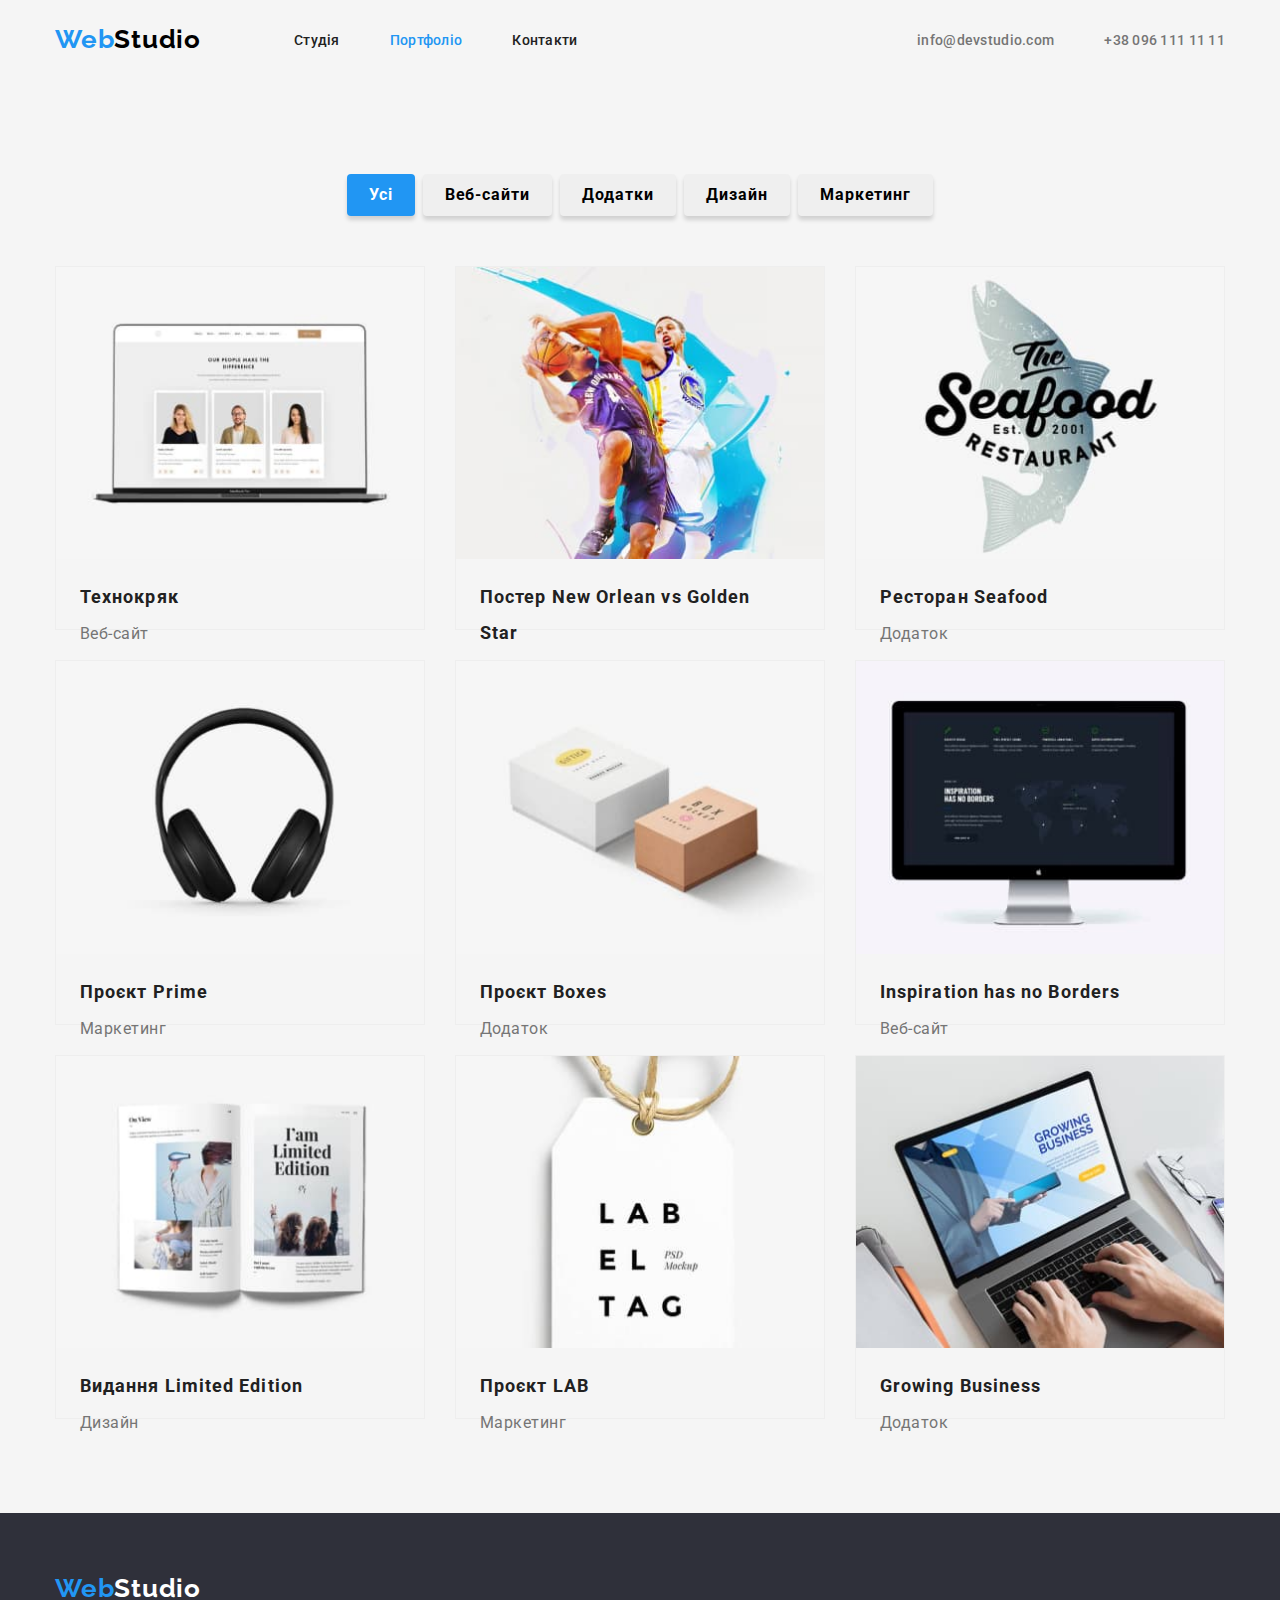
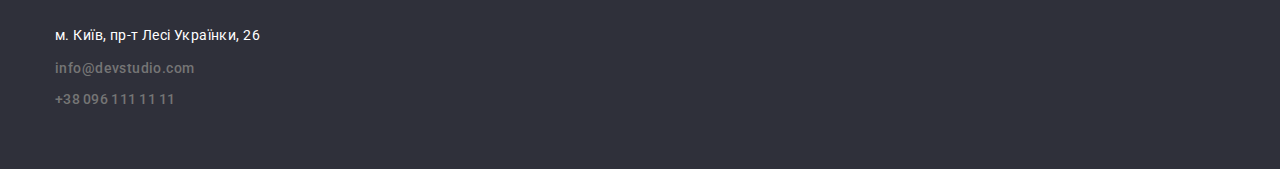
==== commit 37cdee31: "Corrected v.1" ====
--- a/portfolio.html
+++ b/portfolio.html
@@ -42,7 +42,7 @@
     </header>
     <main>
         <!--Main Section-->
-        <section class="team-activities">
+        <section class="section">
             <!--This Header will be hidden-->
             <div class="container">
                 <h1 class="visually-hidden">Портфоліо проектів</h1>
--- a/css/styles.css
+++ b/css/styles.css
@@ -173,19 +173,19 @@
 /* === Hero === */
 
 .hero {
-  height: 600px;
-  width: 1600px;
+  /* height: 600px;
+  width: 1600px; */
   padding-top: 200px;
   padding-bottom: 200px;
-  margin-left: auto;
+  /* margin-left: auto;
   margin-right: auto;
   margin-bottom: 94px;
   padding-left: 15px;
   padding-right: 15px;
-  display: flex;
-  text-align: center;
-  flex-direction: column;
-  align-items: center;
+  display: flex; */
+  text-align: center;
+  /* flex-direction: column;
+  align-items: center; */
   background-color: var(--bacground-text-color-theme-dark);
 }
 
@@ -217,7 +217,7 @@
   padding: 10px 32px;
   min-width: 216px;
   min-height: 50px;
-  margin-bottom: 200px;
+  /* margin-bottom: 200px; */
 }
 
 .hero-btn:hover,
@@ -232,30 +232,21 @@
   background-color: var(--accent-color);
 }
 
-.open-btn {
-  font-weight: 700;
-  font-size: 16px;
-  line-height: 1.88;
-  align-items: center;
-  text-align: center;
-  letter-spacing: 0.06em;
-  box-shadow: 0px 4px 4px rgba(0, 0, 0, 0.15);
-  border-radius: 4px;
-  border: none;
-  padding: 10px 32px;
-  margin-bottom: 50px;
-}
-
 /* === Benefits section #2 ===*/
 /* Section two markup */
-.benefits {
-  margin-bottom: 94px;
+.section {
+  /* margin-bottom: 94px; */
+  padding-top: 94px;
+  padding-bottom: 94px;
 }
 .benefits-list {
   display: flex;
-  margin-bottom: 94px;
-}
-
+  /* margin-bottom: 94px; */
+}
+
+.benefits-list-item {
+  width: 270px;
+}
 .benefits-list-item:not(:last-child) {
   margin-right: 30px;
 }
@@ -274,10 +265,10 @@
 }
 
 /* === Picture Section #3 ===*/
-.team-activities {
+/* .team-activities {
   padding-top: 94px;
   padding-bottom: 94px;
-}
+} */
 .section-title {
   font-size: 36px;
   line-height: 1.17;
@@ -308,7 +299,7 @@
   line-height: 1.19;
   text-align: center;
   letter-spacing: 0.03em;
-  margin-top: 30px;
+  padding-top: 30px;
   margin-bottom: 10px;
   color: var(--primary-text-color-theme-light);
 }
@@ -318,16 +309,16 @@
   line-height: 1.19;
   text-align: center;
   letter-spacing: 0.03em;
-  margin-bottom: 30px;
+  padding-bottom: 30px;
 }
 
 /* Footer markup*/
 .footer {
-  width: 1600px;
+  /* width: 1600px;
   margin-left: auto;
   margin-right: auto;
   padding-left: 15px;
-  padding-right: 15px;
+  padding-right: 15px; */
   padding-top: 60px;
   padding-bottom: 60px;
   background-color: var(--bacground-text-color-theme-dark);
@@ -390,7 +381,22 @@
   display: flex;
   gap: 8px;
   justify-content: center;
-}
+  margin-bottom: 50px;
+}
+
+.open-btn {
+  font-weight: 700;
+  font-size: 16px;
+  line-height: 1.88;
+  align-items: center;
+  text-align: center;
+  letter-spacing: 0.06em;
+  box-shadow: 0px 4px 4px rgba(0, 0, 0, 0.15);
+  border-radius: 4px;
+  border: none;
+  padding: 6px 22px;
+}
+
 .cards-portfolio-list {
   display: flex;
   flex-wrap: wrap;
@@ -403,5 +409,5 @@
 .portfolio-item-title {
   width: 322px;
   height: 70px;
-  margin: 20px 24px;
-}
+  padding: 20px 24px;
+}
